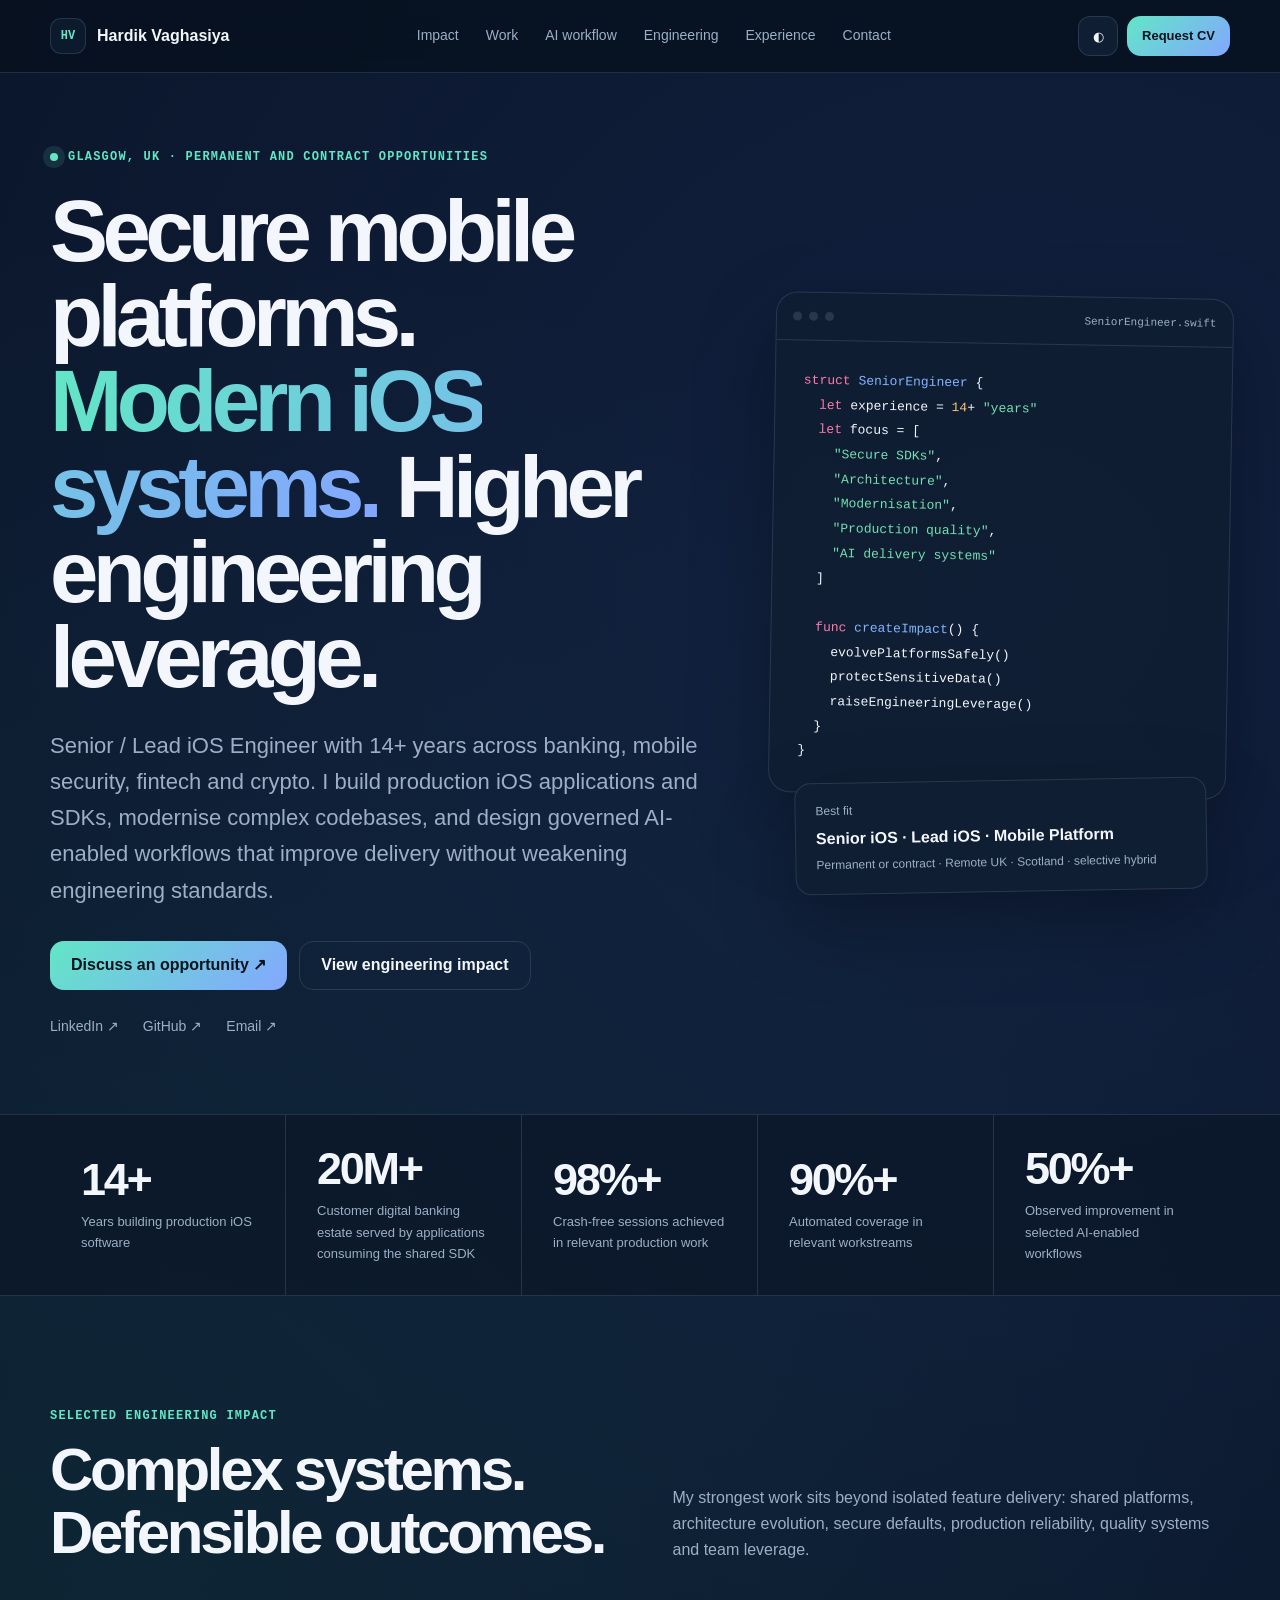
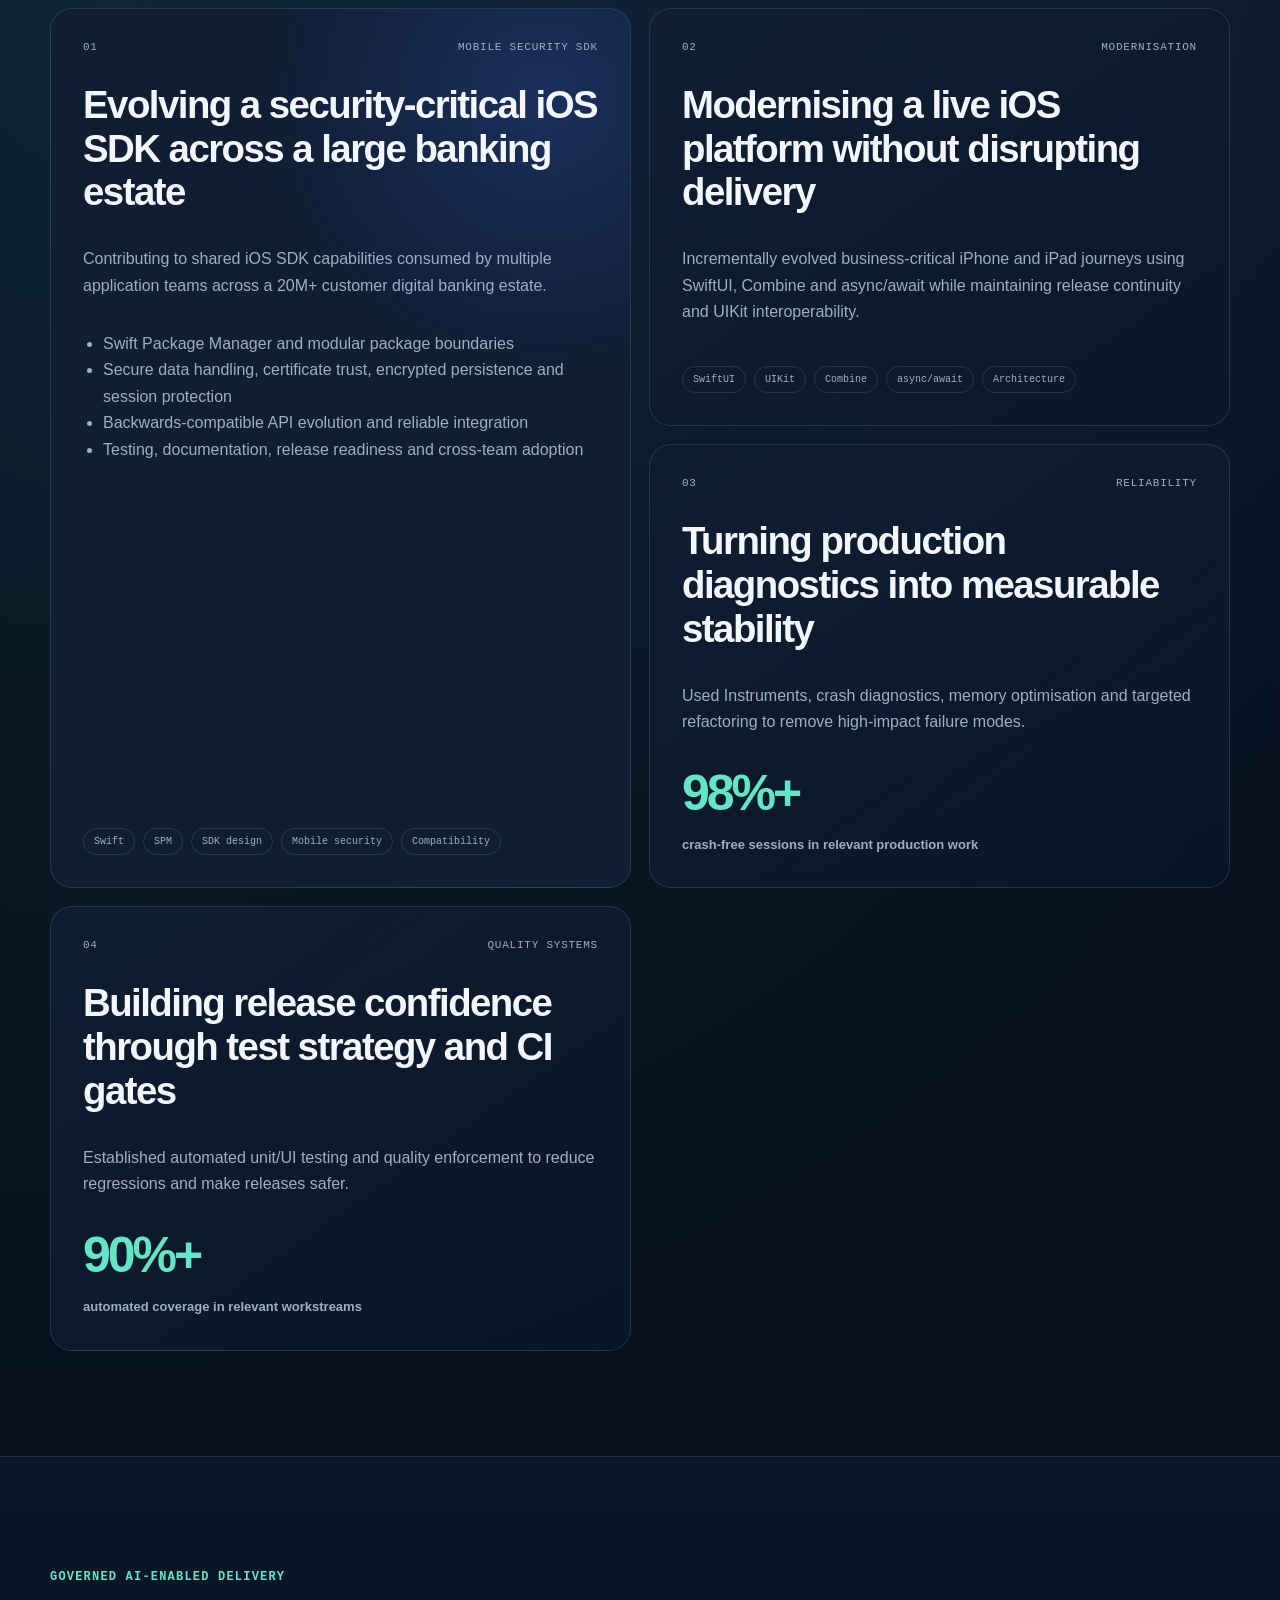
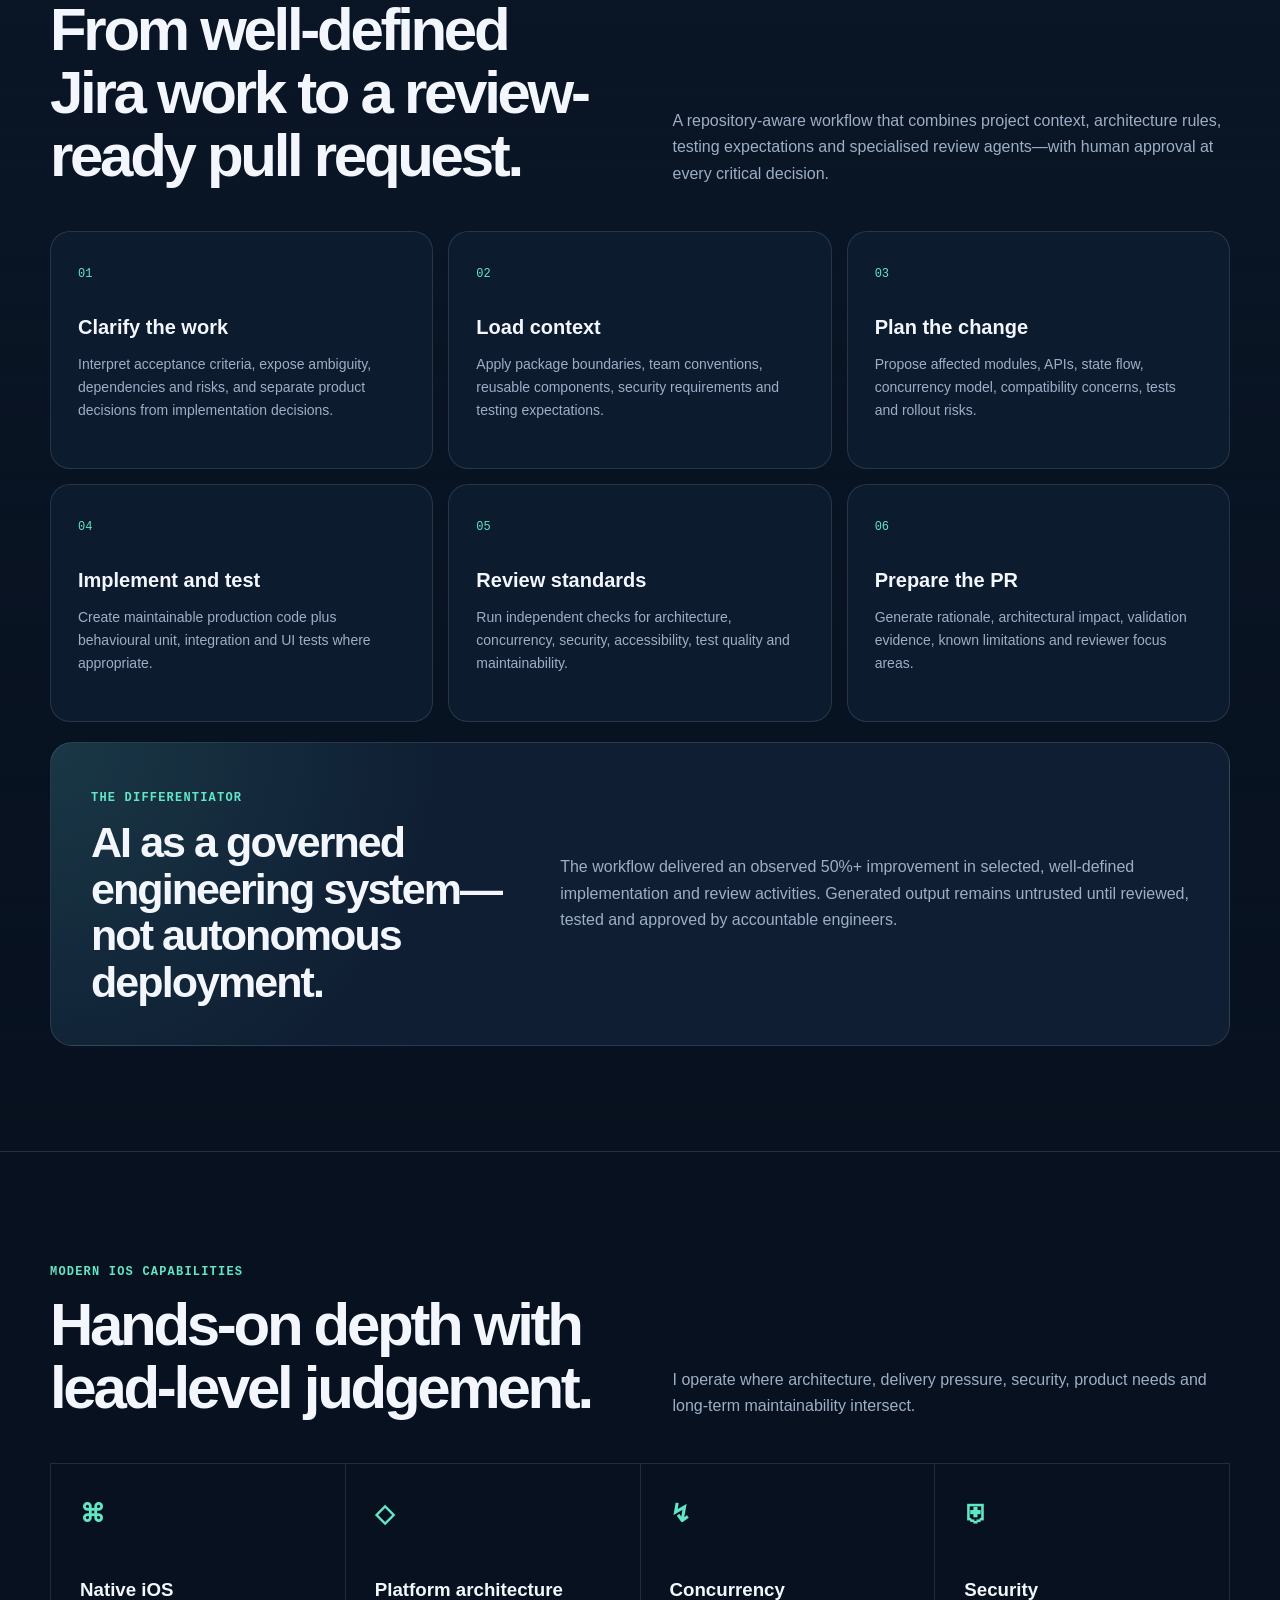
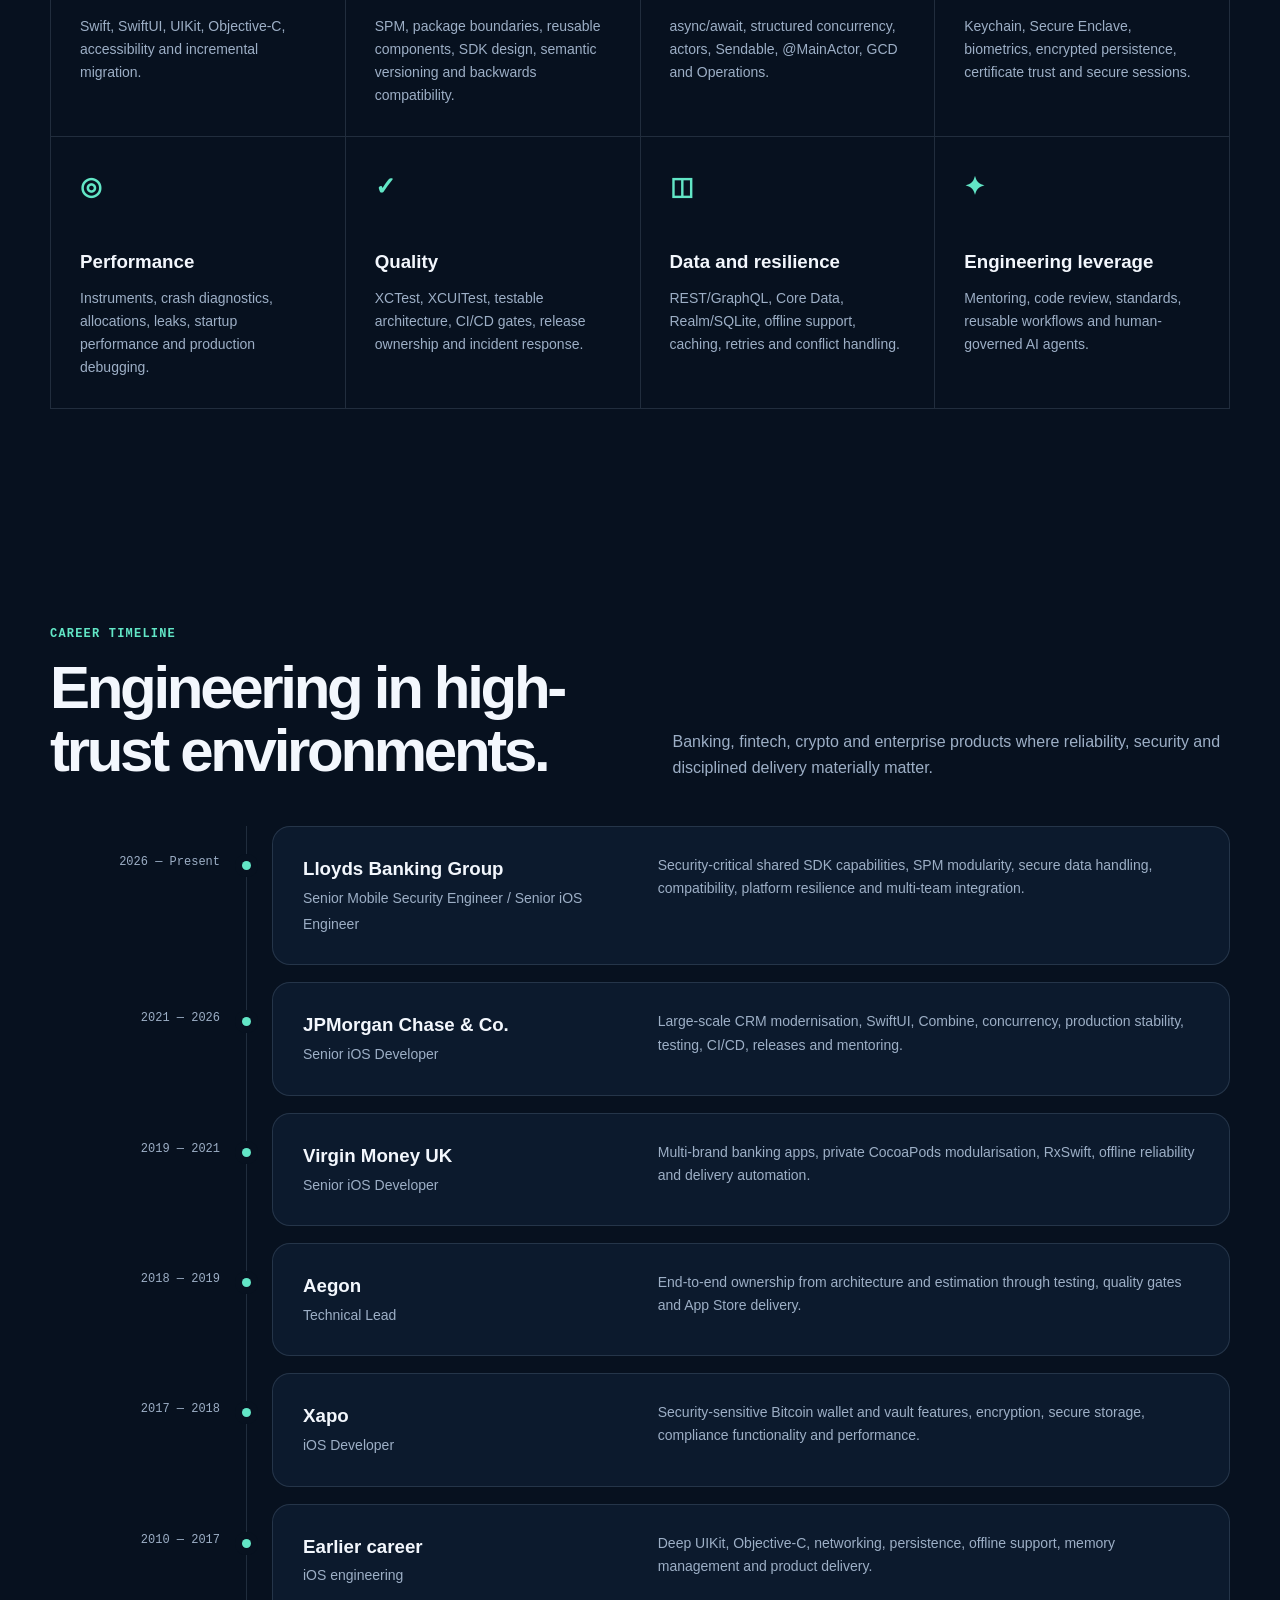
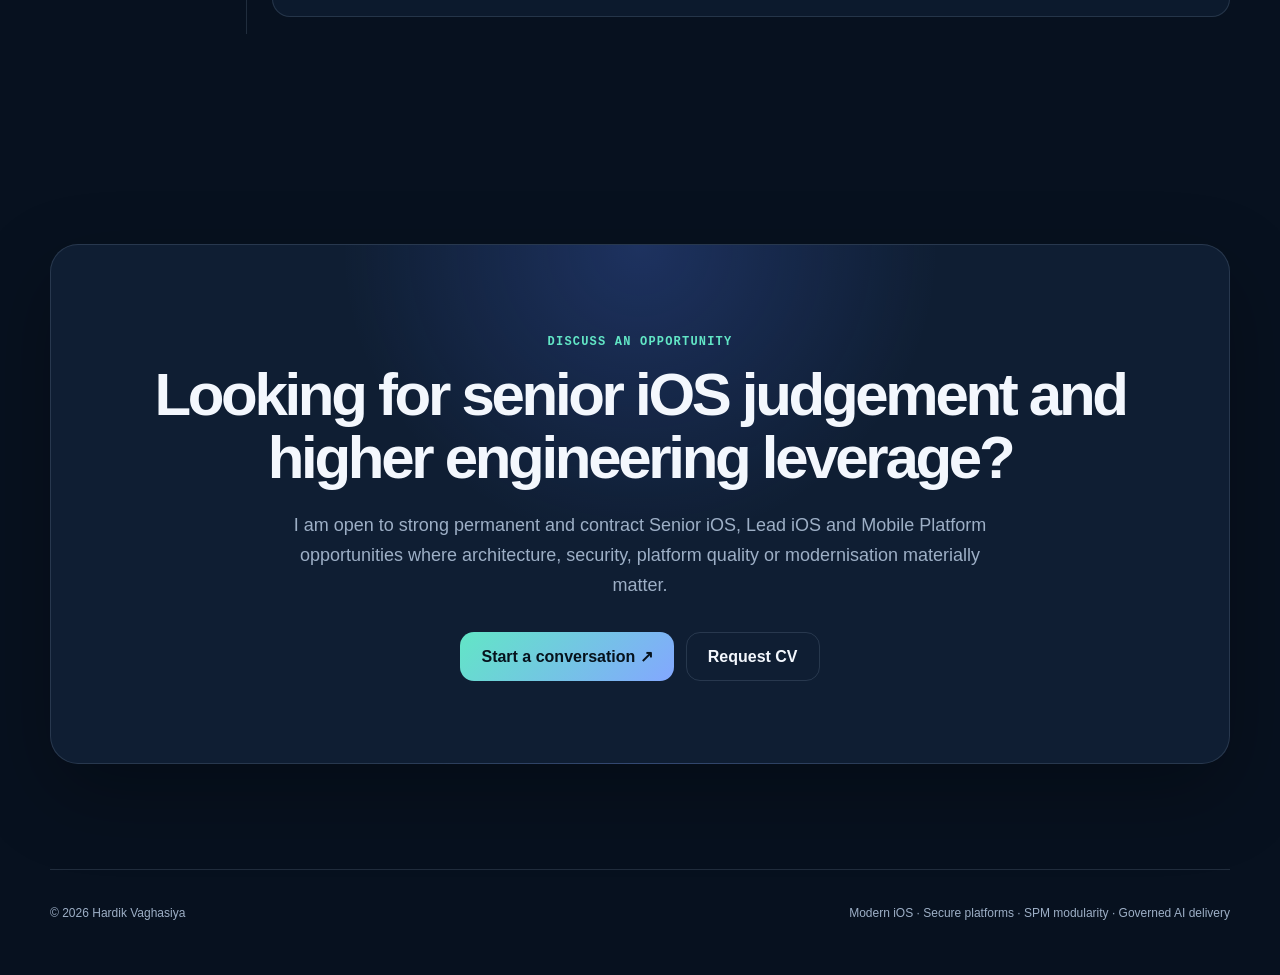
==== index.html @ 5ad22023 "feat: publish flagship Senior iOS portfolio" ====
<!doctype html>
<html lang="en">
<head>
  <meta charset="utf-8">
  <meta name="viewport" content="width=device-width,initial-scale=1">
  <meta name="description" content="Hardik Vaghasiya — Senior / Lead iOS Engineer specialising in secure mobile SDKs, SwiftUI modernisation, SPM modularisation, production quality and governed AI-enabled delivery.">
  <meta name="theme-color" content="#07111f">
  <link rel="canonical" href="https://hvaghasia.github.io/">
  <link rel="icon" href="favicon.svg" type="image/svg+xml">
  <link rel="manifest" href="site.webmanifest">
  <meta property="og:type" content="website">
  <meta property="og:url" content="https://hvaghasia.github.io/">
  <meta property="og:title" content="Hardik Vaghasiya — Senior / Lead iOS Engineer">
  <meta property="og:description" content="Secure mobile platforms. Modern iOS systems. Governed AI-enabled delivery.">
  <meta property="og:image" content="https://hvaghasia.github.io/social-preview.svg">
  <meta name="twitter:card" content="summary_large_image">
  <meta name="twitter:title" content="Hardik Vaghasiya — Senior / Lead iOS Engineer">
  <meta name="twitter:description" content="Secure mobile platforms. Modern iOS systems. Governed AI-enabled delivery.">
  <title>Hardik Vaghasiya — Senior / Lead iOS Engineer</title>
  <script type="application/ld+json">{"@context":"https://schema.org","@type":"ProfilePage","mainEntity":{"@type":"Person","name":"Hardik Vaghasiya","jobTitle":"Senior / Lead iOS Engineer","url":"https://hvaghasia.github.io/","email":"mailto:hardik.vaghasia@gmail.com","sameAs":["https://www.linkedin.com/in/hardik-vaghasiya-15037a16/","https://github.com/hvaghasia"],"address":{"@type":"PostalAddress","addressLocality":"Glasgow","addressCountry":"GB"},"knowsAbout":["Swift","SwiftUI","UIKit","Swift Package Manager","iOS architecture","Mobile security","Swift concurrency","AI-enabled software engineering"]}}</script>
  <style>
    :root{--bg:#07111f;--bg2:#0b1728;--surface:#0f1e33;--text:#f3f7fd;--muted:#9dafc6;--line:rgba(169,193,219,.16);--accent:#62e6c6;--accent2:#83a7ff;--radius:22px;--max:1180px;--shadow:0 30px 80px rgba(0,0,0,.28)}
    :root.light{--bg:#f5f8fc;--bg2:#edf3f9;--surface:#fff;--text:#0c1828;--muted:#52647a;--line:rgba(24,52,81,.14);--accent:#087b67;--accent2:#315de2;--shadow:0 26px 70px rgba(18,43,70,.12)}
    *{box-sizing:border-box}html{scroll-behavior:smooth}body{margin:0;background:radial-gradient(circle at 80% 8%,rgba(80,120,255,.15),transparent 28%),radial-gradient(circle at 8% 22%,rgba(50,230,190,.08),transparent 24%),var(--bg);color:var(--text);font:16px/1.65 -apple-system,BlinkMacSystemFont,"Segoe UI",Inter,sans-serif;overflow-x:hidden}a{color:inherit;text-decoration:none}.container{width:min(var(--max),calc(100% - 40px));margin:auto}.section{padding:105px 0}.skip{position:absolute;left:-9999px}.skip:focus{left:18px;top:18px;z-index:99;background:var(--accent);color:#05121c;padding:12px 16px;border-radius:10px}.header{position:sticky;top:0;z-index:20;border-bottom:1px solid var(--line);background:color-mix(in srgb,var(--bg) 80%,transparent);backdrop-filter:blur(18px)}.nav{min-height:72px;display:flex;align-items:center;justify-content:space-between;gap:20px}.brand{display:flex;align-items:center;gap:11px;font-weight:760}.mark{display:grid;place-items:center;width:36px;height:36px;border:1px solid var(--line);border-radius:11px;color:var(--accent);background:color-mix(in srgb,var(--surface) 78%,transparent);font:700 12px ui-monospace,SFMono-Regular,Menlo,monospace}.links{display:flex;gap:27px;color:var(--muted);font-size:14px}.links a:hover,.text-link:hover{color:var(--accent)}.nav-actions{display:flex;gap:9px;align-items:center}.theme{width:40px;height:40px;border:1px solid var(--line);border-radius:12px;background:var(--surface);color:var(--text);cursor:pointer}.btn{display:inline-flex;align-items:center;justify-content:center;min-height:49px;padding:0 21px;border-radius:14px;border:1px solid var(--line);font-weight:720;transition:.2s transform,.2s border-color}.btn:hover{transform:translateY(-2px);border-color:var(--accent)}.primary{border:0;background:linear-gradient(135deg,var(--accent),var(--accent2));color:#06121c}.small{min-height:40px;padding:0 15px;font-size:13px}.hero{min-height:calc(100vh - 72px);display:grid;grid-template-columns:1.18fr .82fr;gap:64px;align-items:center;padding-top:76px;padding-bottom:76px}.eyebrow,.kicker{font:700 12px/1.4 ui-monospace,SFMono-Regular,Menlo,monospace;text-transform:uppercase;letter-spacing:.1em;color:var(--accent)}.eyebrow{display:flex;gap:10px;align-items:center}.dot{width:8px;height:8px;border-radius:50%;background:var(--accent);box-shadow:0 0 0 7px color-mix(in srgb,var(--accent) 12%,transparent)}h1{margin:22px 0 0;font-size:clamp(48px,6.8vw,88px);line-height:.98;letter-spacing:-.065em}.gradient{background:linear-gradient(105deg,var(--accent),var(--accent2));-webkit-background-clip:text;color:transparent}.lead{max-width:730px;margin:28px 0 0;color:var(--muted);font-size:clamp(18px,2vw,22px)}.actions,.inline-links{display:flex;flex-wrap:wrap;gap:12px;margin-top:32px}.inline-links{gap:24px;margin-top:25px;color:var(--muted);font-size:14px}.panel{border:1px solid var(--line);border-radius:var(--radius);background:color-mix(in srgb,var(--surface) 88%,transparent);box-shadow:var(--shadow);overflow:hidden;transform:rotate(1deg)}.bar{height:48px;border-bottom:1px solid var(--line);display:flex;align-items:center;gap:7px;padding:0 16px;color:var(--muted);font:11px ui-monospace,SFMono-Regular,Menlo,monospace}.bar i{width:9px;height:9px;border-radius:50%;background:var(--line)}.bar span{margin-left:auto}pre{margin:0;padding:28px;overflow:auto;font:13px/1.9 ui-monospace,SFMono-Regular,Menlo,monospace}.pink{color:#ff7aad}.blue{color:#82b5ff}.green{color:#73dfb2}.orange{color:#ffc36e}.profile-note{width:90%;margin:-16px auto 0;padding:18px 20px;border:1px solid var(--line);border-radius:16px;background:var(--surface);box-shadow:var(--shadow);position:relative;transform:rotate(-1deg)}.profile-note small,.profile-note span{display:block;color:var(--muted);font-size:12px}.profile-note strong{display:block;margin:4px 0}.stats-wrap{border-block:1px solid var(--line);background:color-mix(in srgb,var(--bg2) 76%,transparent)}.stats{display:grid;grid-template-columns:repeat(5,1fr)}.stat{min-height:168px;padding:31px;border-right:1px solid var(--line);display:flex;flex-direction:column;justify-content:center}.stat:last-child{border-right:0}.stat strong{font-size:clamp(30px,4vw,45px);line-height:1;letter-spacing:-.05em}.stat span{color:var(--muted);font-size:13px;margin-top:9px}.heading{display:grid;grid-template-columns:1fr 1fr;gap:65px;align-items:end;margin-bottom:44px}.heading h2,.contact h2{font-size:clamp(36px,5vw,60px);line-height:1.05;letter-spacing:-.055em;margin:10px 0 0}.heading p{margin:0;color:var(--muted);max-width:560px}.cards{display:grid;grid-template-columns:1fr 1fr;gap:18px}.card{min-height:390px;padding:32px;border:1px solid var(--line);border-radius:var(--radius);background:linear-gradient(145deg,color-mix(in srgb,var(--surface) 92%,transparent),color-mix(in srgb,var(--bg2) 76%,transparent));display:flex;flex-direction:column;transition:.25s transform,.25s border-color}.card:hover{transform:translateY(-5px);border-color:color-mix(in srgb,var(--accent) 55%,var(--line))}.featured{grid-row:span 2;min-height:798px;background:radial-gradient(circle at 85% 10%,rgba(70,120,255,.2),transparent 30%),var(--surface)}.meta{display:flex;justify-content:space-between;color:var(--muted);font:11px ui-monospace,SFMono-Regular,Menlo,monospace;text-transform:uppercase;letter-spacing:.07em}.card h3{font-size:clamp(25px,3vw,39px);line-height:1.14;letter-spacing:-.04em;margin:30px 0 16px}.card p,.card li{color:var(--muted)}.card ul{padding-left:20px}.tags{display:flex;flex-wrap:wrap;gap:8px;margin-top:auto;padding-top:25px}.tags span{border:1px solid var(--line);border-radius:99px;padding:7px 10px;color:var(--muted);font:10px ui-monospace,SFMono-Regular,Menlo,monospace}.metric{margin-top:auto;color:var(--accent);font-size:50px;font-weight:760;letter-spacing:-.06em}.metric small{display:block;color:var(--muted);font-size:13px;letter-spacing:0}.ai{border-block:1px solid var(--line);background:linear-gradient(180deg,color-mix(in srgb,var(--bg2) 78%,transparent),transparent)}.workflow{display:grid;grid-template-columns:repeat(3,1fr);gap:15px}.step{min-height:238px;padding:27px;border:1px solid var(--line);border-radius:20px;background:color-mix(in srgb,var(--surface) 82%,transparent)}.step b{font:12px ui-monospace,SFMono-Regular,Menlo,monospace;color:var(--accent)}.step h3{font-size:20px;margin:26px 0 9px}.step p{margin:0;color:var(--muted);font-size:14px}.principles{margin-top:20px;padding:40px;border:1px solid var(--line);border-radius:22px;background:radial-gradient(circle at 0 0,rgba(98,230,198,.13),transparent 32%),var(--surface);display:grid;grid-template-columns:.8fr 1.2fr;gap:50px;align-items:center}.principles h3{font-size:clamp(29px,4vw,43px);line-height:1.08;letter-spacing:-.045em;margin:10px 0 0}.principles p{color:var(--muted);margin:0}.capabilities{display:grid;grid-template-columns:repeat(4,1fr);border-left:1px solid var(--line);border-top:1px solid var(--line)}.cap{min-height:235px;padding:29px;border-right:1px solid var(--line);border-bottom:1px solid var(--line)}.cap strong{font-size:25px;color:var(--accent)}.cap h3{margin:40px 0 9px}.cap p{margin:0;color:var(--muted);font-size:14px}.timeline{position:relative}.timeline:before{content:"";position:absolute;left:196px;top:0;bottom:0;width:1px;background:var(--line)}.job{display:grid;grid-template-columns:170px 1fr;gap:52px;padding-bottom:17px}.date{padding-top:29px;text-align:right;color:var(--muted);font:12px ui-monospace,SFMono-Regular,Menlo,monospace}.job-card{position:relative;padding:27px 30px;border:1px solid var(--line);border-radius:18px;background:color-mix(in srgb,var(--surface) 78%,transparent);display:grid;grid-template-columns:.75fr 1.25fr;gap:30px}.job-card:before{content:"";position:absolute;left:-31px;top:34px;width:9px;height:9px;border-radius:50%;background:var(--accent);box-shadow:0 0 0 7px var(--bg)}.job-card h3{margin:0}.job-card span,.job-card p{color:var(--muted);font-size:14px}.job-card p{margin:0}.contact{text-align:center;padding:82px 28px;border:1px solid var(--line);border-radius:28px;background:radial-gradient(circle at 50% 0,rgba(80,120,255,.22),transparent 38%),var(--surface);box-shadow:var(--shadow)}.contact p{max-width:720px;margin:22px auto 0;color:var(--muted);font-size:18px}.contact .actions{justify-content:center}.footer{display:flex;justify-content:space-between;gap:20px;padding:34px 0 48px;border-top:1px solid var(--line);color:var(--muted);font-size:12px}
    @media(max-width:960px){.links{display:none}.hero{grid-template-columns:1fr;min-height:auto}.hero-panel{max-width:650px}.stats{grid-template-columns:repeat(2,1fr)}.stat:nth-child(even){border-right:0}.heading,.principles{grid-template-columns:1fr;gap:28px}.cards{grid-template-columns:1fr}.featured{grid-row:auto;min-height:520px}.workflow{grid-template-columns:repeat(2,1fr)}.capabilities{grid-template-columns:repeat(2,1fr)}.job-card{grid-template-columns:1fr;gap:10px}}
    @media(max-width:640px){.container{width:min(var(--max),calc(100% - 26px))}.section{padding:76px 0}.nav .small{display:none}.brand-text{display:none}.hero{padding-top:56px;gap:48px}h1{font-size:49px}.actions .btn{width:100%}.stats{grid-template-columns:1fr}.stat{border-right:0;border-bottom:1px solid var(--line);min-height:125px}.stat:last-child{border-bottom:0}.workflow,.capabilities{grid-template-columns:1fr}.timeline:before{left:5px}.job{grid-template-columns:1fr;gap:7px;padding-left:27px}.date{text-align:left;padding-top:0}.job-card{padding:22px}.job-card:before{left:-27px;top:28px}.contact{padding:62px 21px}.footer{flex-direction:column}}
    @media(prefers-reduced-motion:reduce){*{scroll-behavior:auto!important;transition:none!important}}
  </style>
</head>
<body>
<a class="skip" href="#main">Skip to content</a>
<header class="header"><nav class="nav container" aria-label="Primary"><a class="brand" href="#top"><span class="mark">HV</span><span class="brand-text">Hardik Vaghasiya</span></a><div class="links"><a href="#impact">Impact</a><a href="#work">Work</a><a href="#ai">AI workflow</a><a href="#engineering">Engineering</a><a href="#experience">Experience</a><a href="#contact">Contact</a></div><div class="nav-actions"><button class="theme" id="theme" aria-label="Toggle colour theme">◐</button><a class="btn primary small" href="mailto:hardik.vaghasia@gmail.com?subject=CV%20request">Request CV</a></div></nav></header>
<main id="main">
<section class="hero container" id="top"><div><div class="eyebrow"><span class="dot"></span>Glasgow, UK · Permanent and contract opportunities</div><h1>Secure mobile platforms. <span class="gradient">Modern iOS systems.</span> Higher engineering leverage.</h1><p class="lead">Senior / Lead iOS Engineer with 14+ years across banking, mobile security, fintech and crypto. I build production iOS applications and SDKs, modernise complex codebases, and design governed AI-enabled workflows that improve delivery without weakening engineering standards.</p><div class="actions"><a class="btn primary" href="mailto:hardik.vaghasia@gmail.com?subject=Senior%20iOS%20opportunity">Discuss an opportunity ↗</a><a class="btn" href="#work">View engineering impact</a></div><div class="inline-links"><a class="text-link" href="https://www.linkedin.com/in/hardik-vaghasiya-15037a16/" target="_blank" rel="noreferrer">LinkedIn ↗</a><a class="text-link" href="https://github.com/hvaghasia" target="_blank" rel="noreferrer">GitHub ↗</a><a class="text-link" href="mailto:hardik.vaghasia@gmail.com">Email ↗</a></div></div><aside><div class="panel"><div class="bar"><i></i><i></i><i></i><span>SeniorEngineer.swift</span></div><pre><code><span class="pink">struct</span> <span class="blue">SeniorEngineer</span> {
  <span class="pink">let</span> experience = <span class="orange">14</span>+ <span class="green">"years"</span>
  <span class="pink">let</span> focus = [
    <span class="green">"Secure SDKs"</span>,
    <span class="green">"Architecture"</span>,
    <span class="green">"Modernisation"</span>,
    <span class="green">"Production quality"</span>,
    <span class="green">"AI delivery systems"</span>
  ]

  <span class="pink">func</span> <span class="blue">createImpact</span>() {
    evolvePlatformsSafely()
    protectSensitiveData()
    raiseEngineeringLeverage()
  }
}</code></pre></div><div class="profile-note"><span>Best fit</span><strong>Senior iOS · Lead iOS · Mobile Platform</strong><small>Permanent or contract · Remote UK · Scotland · selective hybrid</small></div></aside></section>
<section class="stats-wrap" id="impact"><div class="stats container"><article class="stat"><strong>14+</strong><span>Years building production iOS software</span></article><article class="stat"><strong>20M+</strong><span>Customer digital banking estate served by applications consuming the shared SDK</span></article><article class="stat"><strong>98%+</strong><span>Crash-free sessions achieved in relevant production work</span></article><article class="stat"><strong>90%+</strong><span>Automated coverage in relevant workstreams</span></article><article class="stat"><strong>50%+</strong><span>Observed improvement in selected AI-enabled workflows</span></article></div></section>
<section class="section container" id="work"><div class="heading"><div><span class="kicker">Selected engineering impact</span><h2>Complex systems. Defensible outcomes.</h2></div><p>My strongest work sits beyond isolated feature delivery: shared platforms, architecture evolution, secure defaults, production reliability, quality systems and team leverage.</p></div><div class="cards"><article class="card featured"><div class="meta"><span>01</span><span>Mobile security SDK</span></div><h3>Evolving a security-critical iOS SDK across a large banking estate</h3><p>Contributing to shared iOS SDK capabilities consumed by multiple application teams across a 20M+ customer digital banking estate.</p><ul><li>Swift Package Manager and modular package boundaries</li><li>Secure data handling, certificate trust, encrypted persistence and session protection</li><li>Backwards-compatible API evolution and reliable integration</li><li>Testing, documentation, release readiness and cross-team adoption</li></ul><div class="tags"><span>Swift</span><span>SPM</span><span>SDK design</span><span>Mobile security</span><span>Compatibility</span></div></article><article class="card"><div class="meta"><span>02</span><span>Modernisation</span></div><h3>Modernising a live iOS platform without disrupting delivery</h3><p>Incrementally evolved business-critical iPhone and iPad journeys using SwiftUI, Combine and async/await while maintaining release continuity and UIKit interoperability.</p><div class="tags"><span>SwiftUI</span><span>UIKit</span><span>Combine</span><span>async/await</span><span>Architecture</span></div></article><article class="card"><div class="meta"><span>03</span><span>Reliability</span></div><h3>Turning production diagnostics into measurable stability</h3><p>Used Instruments, crash diagnostics, memory optimisation and targeted refactoring to remove high-impact failure modes.</p><div class="metric">98%+<small>crash-free sessions in relevant production work</small></div></article><article class="card"><div class="meta"><span>04</span><span>Quality systems</span></div><h3>Building release confidence through test strategy and CI gates</h3><p>Established automated unit/UI testing and quality enforcement to reduce regressions and make releases safer.</p><div class="metric">90%+<small>automated coverage in relevant workstreams</small></div></article></div></section>
<section class="section ai" id="ai"><div class="container"><div class="heading"><div><span class="kicker">Governed AI-enabled delivery</span><h2>From well-defined Jira work to a review-ready pull request.</h2></div><p>A repository-aware workflow that combines project context, architecture rules, testing expectations and specialised review agents—with human approval at every critical decision.</p></div><div class="workflow"><article class="step"><b>01</b><h3>Clarify the work</h3><p>Interpret acceptance criteria, expose ambiguity, dependencies and risks, and separate product decisions from implementation decisions.</p></article><article class="step"><b>02</b><h3>Load context</h3><p>Apply package boundaries, team conventions, reusable components, security requirements and testing expectations.</p></article><article class="step"><b>03</b><h3>Plan the change</h3><p>Propose affected modules, APIs, state flow, concurrency model, compatibility concerns, tests and rollout risks.</p></article><article class="step"><b>04</b><h3>Implement and test</h3><p>Create maintainable production code plus behavioural unit, integration and UI tests where appropriate.</p></article><article class="step"><b>05</b><h3>Review standards</h3><p>Run independent checks for architecture, concurrency, security, accessibility, test quality and maintainability.</p></article><article class="step"><b>06</b><h3>Prepare the PR</h3><p>Generate rationale, architectural impact, validation evidence, known limitations and reviewer focus areas.</p></article></div><div class="principles"><div><span class="kicker">The differentiator</span><h3>AI as a governed engineering system—not autonomous deployment.</h3></div><p>The workflow delivered an observed 50%+ improvement in selected, well-defined implementation and review activities. Generated output remains untrusted until reviewed, tested and approved by accountable engineers.</p></div></div></section>
<section class="section container" id="engineering"><div class="heading"><div><span class="kicker">Modern iOS capabilities</span><h2>Hands-on depth with lead-level judgement.</h2></div><p>I operate where architecture, delivery pressure, security, product needs and long-term maintainability intersect.</p></div><div class="capabilities"><article class="cap"><strong>⌘</strong><h3>Native iOS</h3><p>Swift, SwiftUI, UIKit, Objective-C, accessibility and incremental migration.</p></article><article class="cap"><strong>◇</strong><h3>Platform architecture</h3><p>SPM, package boundaries, reusable components, SDK design, semantic versioning and backwards compatibility.</p></article><article class="cap"><strong>↯</strong><h3>Concurrency</h3><p>async/await, structured concurrency, actors, Sendable, @MainActor, GCD and Operations.</p></article><article class="cap"><strong>⛨</strong><h3>Security</h3><p>Keychain, Secure Enclave, biometrics, encrypted persistence, certificate trust and secure sessions.</p></article><article class="cap"><strong>◎</strong><h3>Performance</h3><p>Instruments, crash diagnostics, allocations, leaks, startup performance and production debugging.</p></article><article class="cap"><strong>✓</strong><h3>Quality</h3><p>XCTest, XCUITest, testable architecture, CI/CD gates, release ownership and incident response.</p></article><article class="cap"><strong>◫</strong><h3>Data and resilience</h3><p>REST/GraphQL, Core Data, Realm/SQLite, offline support, caching, retries and conflict handling.</p></article><article class="cap"><strong>✦</strong><h3>Engineering leverage</h3><p>Mentoring, code review, standards, reusable workflows and human-governed AI agents.</p></article></div></section>
<section class="section container" id="experience"><div class="heading"><div><span class="kicker">Career timeline</span><h2>Engineering in high-trust environments.</h2></div><p>Banking, fintech, crypto and enterprise products where reliability, security and disciplined delivery materially matter.</p></div><div class="timeline"><article class="job"><div class="date">2026 — Present</div><div class="job-card"><div><h3>Lloyds Banking Group</h3><span>Senior Mobile Security Engineer / Senior iOS Engineer</span></div><p>Security-critical shared SDK capabilities, SPM modularity, secure data handling, compatibility, platform resilience and multi-team integration.</p></div></article><article class="job"><div class="date">2021 — 2026</div><div class="job-card"><div><h3>JPMorgan Chase & Co.</h3><span>Senior iOS Developer</span></div><p>Large-scale CRM modernisation, SwiftUI, Combine, concurrency, production stability, testing, CI/CD, releases and mentoring.</p></div></article><article class="job"><div class="date">2019 — 2021</div><div class="job-card"><div><h3>Virgin Money UK</h3><span>Senior iOS Developer</span></div><p>Multi-brand banking apps, private CocoaPods modularisation, RxSwift, offline reliability and delivery automation.</p></div></article><article class="job"><div class="date">2018 — 2019</div><div class="job-card"><div><h3>Aegon</h3><span>Technical Lead</span></div><p>End-to-end ownership from architecture and estimation through testing, quality gates and App Store delivery.</p></div></article><article class="job"><div class="date">2017 — 2018</div><div class="job-card"><div><h3>Xapo</h3><span>iOS Developer</span></div><p>Security-sensitive Bitcoin wallet and vault features, encryption, secure storage, compliance functionality and performance.</p></div></article><article class="job"><div class="date">2010 — 2017</div><div class="job-card"><div><h3>Earlier career</h3><span>iOS engineering</span></div><p>Deep UIKit, Objective-C, networking, persistence, offline support, memory management and product delivery.</p></div></article></div></section>
<section class="section container" id="contact"><div class="contact"><span class="kicker">Discuss an opportunity</span><h2>Looking for senior iOS judgement and higher engineering leverage?</h2><p>I am open to strong permanent and contract Senior iOS, Lead iOS and Mobile Platform opportunities where architecture, security, platform quality or modernisation materially matter.</p><div class="actions"><a class="btn primary" href="mailto:hardik.vaghasia@gmail.com?subject=Senior%20iOS%20opportunity">Start a conversation ↗</a><a class="btn" href="mailto:hardik.vaghasia@gmail.com?subject=CV%20request">Request CV</a></div></div></section>
</main>
<footer class="footer container"><span>© <span id="year"></span> Hardik Vaghasiya</span><span>Modern iOS · Secure platforms · SPM modularity · Governed AI delivery</span></footer>
<script>document.documentElement.classList.toggle('light',localStorage.getItem('portfolio-theme')==='light');document.getElementById('theme').addEventListener('click',()=>{document.documentElement.classList.toggle('light');localStorage.setItem('portfolio-theme',document.documentElement.classList.contains('light')?'light':'dark')});document.getElementById('year').textContent=new Date().getFullYear();</script>
</body>
</html>
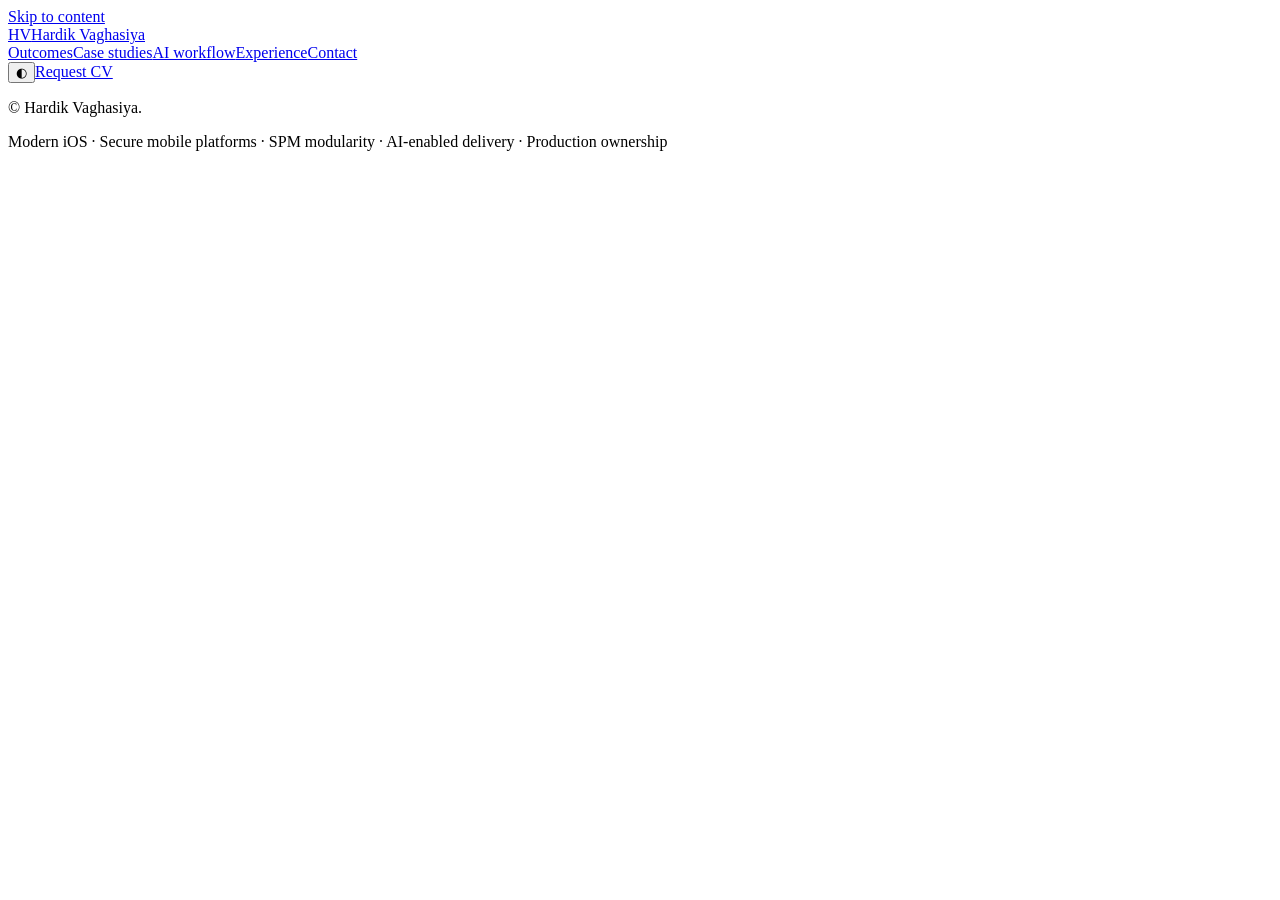
==== commit 25b1d29d: "feat: restore approved full portfolio structure" ====
--- a/index.html
+++ b/index.html
@@ -1,60 +1,61 @@
-<!doctype html>
+<!DOCTYPE html>
 <html lang="en">
 <head>
-  <meta charset="utf-8">
-  <meta name="viewport" content="width=device-width,initial-scale=1">
-  <meta name="description" content="Hardik Vaghasiya — Senior / Lead iOS Engineer specialising in secure mobile SDKs, SwiftUI modernisation, SPM modularisation, production quality and governed AI-enabled delivery.">
-  <meta name="theme-color" content="#07111f">
-  <link rel="canonical" href="https://hvaghasia.github.io/">
-  <link rel="icon" href="favicon.svg" type="image/svg+xml">
-  <link rel="manifest" href="site.webmanifest">
-  <meta property="og:type" content="website">
-  <meta property="og:url" content="https://hvaghasia.github.io/">
-  <meta property="og:title" content="Hardik Vaghasiya — Senior / Lead iOS Engineer">
-  <meta property="og:description" content="Secure mobile platforms. Modern iOS systems. Governed AI-enabled delivery.">
-  <meta property="og:image" content="https://hvaghasia.github.io/social-preview.svg">
-  <meta name="twitter:card" content="summary_large_image">
-  <meta name="twitter:title" content="Hardik Vaghasiya — Senior / Lead iOS Engineer">
-  <meta name="twitter:description" content="Secure mobile platforms. Modern iOS systems. Governed AI-enabled delivery.">
+  <meta charset="UTF-8" />
+  <meta name="viewport" content="width=device-width, initial-scale=1.0" />
+  <meta name="description" content="Hardik Vaghasiya — Senior / Lead iOS Engineer specialising in secure mobile platforms, iOS architecture, AI-enabled delivery, modernisation and production reliability." />
+  <meta name="theme-color" content="#07111f" />
+  <link rel="canonical" href="https://hvaghasia.github.io/" />
+  <link rel="icon" href="favicon.svg" type="image/svg+xml" />
+  <link rel="manifest" href="site.webmanifest" />
+  <meta property="og:title" content="Hardik Vaghasiya — Senior / Lead iOS Engineer" />
+  <meta property="og:description" content="Secure mobile platforms. AI-enabled delivery. Production-grade iOS engineering." />
+  <meta property="og:type" content="website" />
+  <meta property="og:url" content="https://hvaghasia.github.io/" />
+  <meta property="og:image" content="https://hvaghasia.github.io/social-preview.svg" />
+  <meta property="og:image:width" content="1200" />
+  <meta property="og:image:height" content="630" />
+  <meta name="twitter:card" content="summary_large_image" />
+  <meta name="twitter:image" content="https://hvaghasia.github.io/social-preview.svg" />
+  <script type="application/ld+json">
+  {
+    "@context": "https://schema.org",
+    "@type": "ProfilePage",
+    "mainEntity": {
+      "@type": "Person",
+      "name": "Hardik Vaghasiya",
+      "jobTitle": "Senior / Lead iOS Engineer",
+      "url": "https://hvaghasia.github.io/",
+      "email": "mailto:hardik.vaghasia@gmail.com",
+      "sameAs": [
+        "https://www.linkedin.com/in/hardik-vaghasiya-15037a16/",
+        "https://github.com/hvaghasia"
+      ],
+      "address": {"@type": "PostalAddress", "addressLocality": "Glasgow", "addressCountry": "GB"}
+    }
+  }
+  </script>
   <title>Hardik Vaghasiya — Senior / Lead iOS Engineer</title>
-  <script type="application/ld+json">{"@context":"https://schema.org","@type":"ProfilePage","mainEntity":{"@type":"Person","name":"Hardik Vaghasiya","jobTitle":"Senior / Lead iOS Engineer","url":"https://hvaghasia.github.io/","email":"mailto:hardik.vaghasia@gmail.com","sameAs":["https://www.linkedin.com/in/hardik-vaghasiya-15037a16/","https://github.com/hvaghasia"],"address":{"@type":"PostalAddress","addressLocality":"Glasgow","addressCountry":"GB"},"knowsAbout":["Swift","SwiftUI","UIKit","Swift Package Manager","iOS architecture","Mobile security","Swift concurrency","AI-enabled software engineering"]}}</script>
-  <style>
-    :root{--bg:#07111f;--bg2:#0b1728;--surface:#0f1e33;--text:#f3f7fd;--muted:#9dafc6;--line:rgba(169,193,219,.16);--accent:#62e6c6;--accent2:#83a7ff;--radius:22px;--max:1180px;--shadow:0 30px 80px rgba(0,0,0,.28)}
-    :root.light{--bg:#f5f8fc;--bg2:#edf3f9;--surface:#fff;--text:#0c1828;--muted:#52647a;--line:rgba(24,52,81,.14);--accent:#087b67;--accent2:#315de2;--shadow:0 26px 70px rgba(18,43,70,.12)}
-    *{box-sizing:border-box}html{scroll-behavior:smooth}body{margin:0;background:radial-gradient(circle at 80% 8%,rgba(80,120,255,.15),transparent 28%),radial-gradient(circle at 8% 22%,rgba(50,230,190,.08),transparent 24%),var(--bg);color:var(--text);font:16px/1.65 -apple-system,BlinkMacSystemFont,"Segoe UI",Inter,sans-serif;overflow-x:hidden}a{color:inherit;text-decoration:none}.container{width:min(var(--max),calc(100% - 40px));margin:auto}.section{padding:105px 0}.skip{position:absolute;left:-9999px}.skip:focus{left:18px;top:18px;z-index:99;background:var(--accent);color:#05121c;padding:12px 16px;border-radius:10px}.header{position:sticky;top:0;z-index:20;border-bottom:1px solid var(--line);background:color-mix(in srgb,var(--bg) 80%,transparent);backdrop-filter:blur(18px)}.nav{min-height:72px;display:flex;align-items:center;justify-content:space-between;gap:20px}.brand{display:flex;align-items:center;gap:11px;font-weight:760}.mark{display:grid;place-items:center;width:36px;height:36px;border:1px solid var(--line);border-radius:11px;color:var(--accent);background:color-mix(in srgb,var(--surface) 78%,transparent);font:700 12px ui-monospace,SFMono-Regular,Menlo,monospace}.links{display:flex;gap:27px;color:var(--muted);font-size:14px}.links a:hover,.text-link:hover{color:var(--accent)}.nav-actions{display:flex;gap:9px;align-items:center}.theme{width:40px;height:40px;border:1px solid var(--line);border-radius:12px;background:var(--surface);color:var(--text);cursor:pointer}.btn{display:inline-flex;align-items:center;justify-content:center;min-height:49px;padding:0 21px;border-radius:14px;border:1px solid var(--line);font-weight:720;transition:.2s transform,.2s border-color}.btn:hover{transform:translateY(-2px);border-color:var(--accent)}.primary{border:0;background:linear-gradient(135deg,var(--accent),var(--accent2));color:#06121c}.small{min-height:40px;padding:0 15px;font-size:13px}.hero{min-height:calc(100vh - 72px);display:grid;grid-template-columns:1.18fr .82fr;gap:64px;align-items:center;padding-top:76px;padding-bottom:76px}.eyebrow,.kicker{font:700 12px/1.4 ui-monospace,SFMono-Regular,Menlo,monospace;text-transform:uppercase;letter-spacing:.1em;color:var(--accent)}.eyebrow{display:flex;gap:10px;align-items:center}.dot{width:8px;height:8px;border-radius:50%;background:var(--accent);box-shadow:0 0 0 7px color-mix(in srgb,var(--accent) 12%,transparent)}h1{margin:22px 0 0;font-size:clamp(48px,6.8vw,88px);line-height:.98;letter-spacing:-.065em}.gradient{background:linear-gradient(105deg,var(--accent),var(--accent2));-webkit-background-clip:text;color:transparent}.lead{max-width:730px;margin:28px 0 0;color:var(--muted);font-size:clamp(18px,2vw,22px)}.actions,.inline-links{display:flex;flex-wrap:wrap;gap:12px;margin-top:32px}.inline-links{gap:24px;margin-top:25px;color:var(--muted);font-size:14px}.panel{border:1px solid var(--line);border-radius:var(--radius);background:color-mix(in srgb,var(--surface) 88%,transparent);box-shadow:var(--shadow);overflow:hidden;transform:rotate(1deg)}.bar{height:48px;border-bottom:1px solid var(--line);display:flex;align-items:center;gap:7px;padding:0 16px;color:var(--muted);font:11px ui-monospace,SFMono-Regular,Menlo,monospace}.bar i{width:9px;height:9px;border-radius:50%;background:var(--line)}.bar span{margin-left:auto}pre{margin:0;padding:28px;overflow:auto;font:13px/1.9 ui-monospace,SFMono-Regular,Menlo,monospace}.pink{color:#ff7aad}.blue{color:#82b5ff}.green{color:#73dfb2}.orange{color:#ffc36e}.profile-note{width:90%;margin:-16px auto 0;padding:18px 20px;border:1px solid var(--line);border-radius:16px;background:var(--surface);box-shadow:var(--shadow);position:relative;transform:rotate(-1deg)}.profile-note small,.profile-note span{display:block;color:var(--muted);font-size:12px}.profile-note strong{display:block;margin:4px 0}.stats-wrap{border-block:1px solid var(--line);background:color-mix(in srgb,var(--bg2) 76%,transparent)}.stats{display:grid;grid-template-columns:repeat(5,1fr)}.stat{min-height:168px;padding:31px;border-right:1px solid var(--line);display:flex;flex-direction:column;justify-content:center}.stat:last-child{border-right:0}.stat strong{font-size:clamp(30px,4vw,45px);line-height:1;letter-spacing:-.05em}.stat span{color:var(--muted);font-size:13px;margin-top:9px}.heading{display:grid;grid-template-columns:1fr 1fr;gap:65px;align-items:end;margin-bottom:44px}.heading h2,.contact h2{font-size:clamp(36px,5vw,60px);line-height:1.05;letter-spacing:-.055em;margin:10px 0 0}.heading p{margin:0;color:var(--muted);max-width:560px}.cards{display:grid;grid-template-columns:1fr 1fr;gap:18px}.card{min-height:390px;padding:32px;border:1px solid var(--line);border-radius:var(--radius);background:linear-gradient(145deg,color-mix(in srgb,var(--surface) 92%,transparent),color-mix(in srgb,var(--bg2) 76%,transparent));display:flex;flex-direction:column;transition:.25s transform,.25s border-color}.card:hover{transform:translateY(-5px);border-color:color-mix(in srgb,var(--accent) 55%,var(--line))}.featured{grid-row:span 2;min-height:798px;background:radial-gradient(circle at 85% 10%,rgba(70,120,255,.2),transparent 30%),var(--surface)}.meta{display:flex;justify-content:space-between;color:var(--muted);font:11px ui-monospace,SFMono-Regular,Menlo,monospace;text-transform:uppercase;letter-spacing:.07em}.card h3{font-size:clamp(25px,3vw,39px);line-height:1.14;letter-spacing:-.04em;margin:30px 0 16px}.card p,.card li{color:var(--muted)}.card ul{padding-left:20px}.tags{display:flex;flex-wrap:wrap;gap:8px;margin-top:auto;padding-top:25px}.tags span{border:1px solid var(--line);border-radius:99px;padding:7px 10px;color:var(--muted);font:10px ui-monospace,SFMono-Regular,Menlo,monospace}.metric{margin-top:auto;color:var(--accent);font-size:50px;font-weight:760;letter-spacing:-.06em}.metric small{display:block;color:var(--muted);font-size:13px;letter-spacing:0}.ai{border-block:1px solid var(--line);background:linear-gradient(180deg,color-mix(in srgb,var(--bg2) 78%,transparent),transparent)}.workflow{display:grid;grid-template-columns:repeat(3,1fr);gap:15px}.step{min-height:238px;padding:27px;border:1px solid var(--line);border-radius:20px;background:color-mix(in srgb,var(--surface) 82%,transparent)}.step b{font:12px ui-monospace,SFMono-Regular,Menlo,monospace;color:var(--accent)}.step h3{font-size:20px;margin:26px 0 9px}.step p{margin:0;color:var(--muted);font-size:14px}.principles{margin-top:20px;padding:40px;border:1px solid var(--line);border-radius:22px;background:radial-gradient(circle at 0 0,rgba(98,230,198,.13),transparent 32%),var(--surface);display:grid;grid-template-columns:.8fr 1.2fr;gap:50px;align-items:center}.principles h3{font-size:clamp(29px,4vw,43px);line-height:1.08;letter-spacing:-.045em;margin:10px 0 0}.principles p{color:var(--muted);margin:0}.capabilities{display:grid;grid-template-columns:repeat(4,1fr);border-left:1px solid var(--line);border-top:1px solid var(--line)}.cap{min-height:235px;padding:29px;border-right:1px solid var(--line);border-bottom:1px solid var(--line)}.cap strong{font-size:25px;color:var(--accent)}.cap h3{margin:40px 0 9px}.cap p{margin:0;color:var(--muted);font-size:14px}.timeline{position:relative}.timeline:before{content:"";position:absolute;left:196px;top:0;bottom:0;width:1px;background:var(--line)}.job{display:grid;grid-template-columns:170px 1fr;gap:52px;padding-bottom:17px}.date{padding-top:29px;text-align:right;color:var(--muted);font:12px ui-monospace,SFMono-Regular,Menlo,monospace}.job-card{position:relative;padding:27px 30px;border:1px solid var(--line);border-radius:18px;background:color-mix(in srgb,var(--surface) 78%,transparent);display:grid;grid-template-columns:.75fr 1.25fr;gap:30px}.job-card:before{content:"";position:absolute;left:-31px;top:34px;width:9px;height:9px;border-radius:50%;background:var(--accent);box-shadow:0 0 0 7px var(--bg)}.job-card h3{margin:0}.job-card span,.job-card p{color:var(--muted);font-size:14px}.job-card p{margin:0}.contact{text-align:center;padding:82px 28px;border:1px solid var(--line);border-radius:28px;background:radial-gradient(circle at 50% 0,rgba(80,120,255,.22),transparent 38%),var(--surface);box-shadow:var(--shadow)}.contact p{max-width:720px;margin:22px auto 0;color:var(--muted);font-size:18px}.contact .actions{justify-content:center}.footer{display:flex;justify-content:space-between;gap:20px;padding:34px 0 48px;border-top:1px solid var(--line);color:var(--muted);font-size:12px}
-    @media(max-width:960px){.links{display:none}.hero{grid-template-columns:1fr;min-height:auto}.hero-panel{max-width:650px}.stats{grid-template-columns:repeat(2,1fr)}.stat:nth-child(even){border-right:0}.heading,.principles{grid-template-columns:1fr;gap:28px}.cards{grid-template-columns:1fr}.featured{grid-row:auto;min-height:520px}.workflow{grid-template-columns:repeat(2,1fr)}.capabilities{grid-template-columns:repeat(2,1fr)}.job-card{grid-template-columns:1fr;gap:10px}}
-    @media(max-width:640px){.container{width:min(var(--max),calc(100% - 26px))}.section{padding:76px 0}.nav .small{display:none}.brand-text{display:none}.hero{padding-top:56px;gap:48px}h1{font-size:49px}.actions .btn{width:100%}.stats{grid-template-columns:1fr}.stat{border-right:0;border-bottom:1px solid var(--line);min-height:125px}.stat:last-child{border-bottom:0}.workflow,.capabilities{grid-template-columns:1fr}.timeline:before{left:5px}.job{grid-template-columns:1fr;gap:7px;padding-left:27px}.date{text-align:left;padding-top:0}.job-card{padding:22px}.job-card:before{left:-27px;top:28px}.contact{padding:62px 21px}.footer{flex-direction:column}}
-    @media(prefers-reduced-motion:reduce){*{scroll-behavior:auto!important;transition:none!important}}
-  </style>
+  <link rel="stylesheet" href="assets/css/base.css" />
+  <link rel="stylesheet" href="assets/css/sections.css" />
+  <link rel="stylesheet" href="assets/css/responsive.css" />
 </head>
 <body>
-<a class="skip" href="#main">Skip to content</a>
-<header class="header"><nav class="nav container" aria-label="Primary"><a class="brand" href="#top"><span class="mark">HV</span><span class="brand-text">Hardik Vaghasiya</span></a><div class="links"><a href="#impact">Impact</a><a href="#work">Work</a><a href="#ai">AI workflow</a><a href="#engineering">Engineering</a><a href="#experience">Experience</a><a href="#contact">Contact</a></div><div class="nav-actions"><button class="theme" id="theme" aria-label="Toggle colour theme">◐</button><a class="btn primary small" href="mailto:hardik.vaghasia@gmail.com?subject=CV%20request">Request CV</a></div></nav></header>
+<a href="#main" class="skip-link">Skip to content</a>
+<div class="noise" aria-hidden="true"></div>
+<header class="site-header" id="top">
+  <nav class="nav container" aria-label="Primary navigation">
+    <a class="brand" href="#top" aria-label="Hardik Vaghasiya home"><span class="brand-mark">HV</span><span>Hardik Vaghasiya</span></a>
+    <div class="nav-links"><a href="#impact">Outcomes</a><a href="#work">Case studies</a><a href="#ai-workflow">AI workflow</a><a href="#experience">Experience</a><a href="#contact">Contact</a></div>
+    <div class="nav-actions"><button class="icon-btn" id="themeToggle" aria-label="Toggle colour theme" title="Toggle colour theme"><span aria-hidden="true">◐</span></button><a class="btn btn-small btn-primary" href="mailto:hardik.vaghasia@gmail.com?subject=CV%20request">Request CV</a></div>
+  </nav>
+</header>
 <main id="main">
-<section class="hero container" id="top"><div><div class="eyebrow"><span class="dot"></span>Glasgow, UK · Permanent and contract opportunities</div><h1>Secure mobile platforms. <span class="gradient">Modern iOS systems.</span> Higher engineering leverage.</h1><p class="lead">Senior / Lead iOS Engineer with 14+ years across banking, mobile security, fintech and crypto. I build production iOS applications and SDKs, modernise complex codebases, and design governed AI-enabled workflows that improve delivery without weakening engineering standards.</p><div class="actions"><a class="btn primary" href="mailto:hardik.vaghasia@gmail.com?subject=Senior%20iOS%20opportunity">Discuss an opportunity ↗</a><a class="btn" href="#work">View engineering impact</a></div><div class="inline-links"><a class="text-link" href="https://www.linkedin.com/in/hardik-vaghasiya-15037a16/" target="_blank" rel="noreferrer">LinkedIn ↗</a><a class="text-link" href="https://github.com/hvaghasia" target="_blank" rel="noreferrer">GitHub ↗</a><a class="text-link" href="mailto:hardik.vaghasia@gmail.com">Email ↗</a></div></div><aside><div class="panel"><div class="bar"><i></i><i></i><i></i><span>SeniorEngineer.swift</span></div><pre><code><span class="pink">struct</span> <span class="blue">SeniorEngineer</span> {
-  <span class="pink">let</span> experience = <span class="orange">14</span>+ <span class="green">"years"</span>
-  <span class="pink">let</span> focus = [
-    <span class="green">"Secure SDKs"</span>,
-    <span class="green">"Architecture"</span>,
-    <span class="green">"Modernisation"</span>,
-    <span class="green">"Production quality"</span>,
-    <span class="green">"AI delivery systems"</span>
-  ]
-
-  <span class="pink">func</span> <span class="blue">createImpact</span>() {
-    evolvePlatformsSafely()
-    protectSensitiveData()
-    raiseEngineeringLeverage()
-  }
-}</code></pre></div><div class="profile-note"><span>Best fit</span><strong>Senior iOS · Lead iOS · Mobile Platform</strong><small>Permanent or contract · Remote UK · Scotland · selective hybrid</small></div></aside></section>
-<section class="stats-wrap" id="impact"><div class="stats container"><article class="stat"><strong>14+</strong><span>Years building production iOS software</span></article><article class="stat"><strong>20M+</strong><span>Customer digital banking estate served by applications consuming the shared SDK</span></article><article class="stat"><strong>98%+</strong><span>Crash-free sessions achieved in relevant production work</span></article><article class="stat"><strong>90%+</strong><span>Automated coverage in relevant workstreams</span></article><article class="stat"><strong>50%+</strong><span>Observed improvement in selected AI-enabled workflows</span></article></div></section>
-<section class="section container" id="work"><div class="heading"><div><span class="kicker">Selected engineering impact</span><h2>Complex systems. Defensible outcomes.</h2></div><p>My strongest work sits beyond isolated feature delivery: shared platforms, architecture evolution, secure defaults, production reliability, quality systems and team leverage.</p></div><div class="cards"><article class="card featured"><div class="meta"><span>01</span><span>Mobile security SDK</span></div><h3>Evolving a security-critical iOS SDK across a large banking estate</h3><p>Contributing to shared iOS SDK capabilities consumed by multiple application teams across a 20M+ customer digital banking estate.</p><ul><li>Swift Package Manager and modular package boundaries</li><li>Secure data handling, certificate trust, encrypted persistence and session protection</li><li>Backwards-compatible API evolution and reliable integration</li><li>Testing, documentation, release readiness and cross-team adoption</li></ul><div class="tags"><span>Swift</span><span>SPM</span><span>SDK design</span><span>Mobile security</span><span>Compatibility</span></div></article><article class="card"><div class="meta"><span>02</span><span>Modernisation</span></div><h3>Modernising a live iOS platform without disrupting delivery</h3><p>Incrementally evolved business-critical iPhone and iPad journeys using SwiftUI, Combine and async/await while maintaining release continuity and UIKit interoperability.</p><div class="tags"><span>SwiftUI</span><span>UIKit</span><span>Combine</span><span>async/await</span><span>Architecture</span></div></article><article class="card"><div class="meta"><span>03</span><span>Reliability</span></div><h3>Turning production diagnostics into measurable stability</h3><p>Used Instruments, crash diagnostics, memory optimisation and targeted refactoring to remove high-impact failure modes.</p><div class="metric">98%+<small>crash-free sessions in relevant production work</small></div></article><article class="card"><div class="meta"><span>04</span><span>Quality systems</span></div><h3>Building release confidence through test strategy and CI gates</h3><p>Established automated unit/UI testing and quality enforcement to reduce regressions and make releases safer.</p><div class="metric">90%+<small>automated coverage in relevant workstreams</small></div></article></div></section>
-<section class="section ai" id="ai"><div class="container"><div class="heading"><div><span class="kicker">Governed AI-enabled delivery</span><h2>From well-defined Jira work to a review-ready pull request.</h2></div><p>A repository-aware workflow that combines project context, architecture rules, testing expectations and specialised review agents—with human approval at every critical decision.</p></div><div class="workflow"><article class="step"><b>01</b><h3>Clarify the work</h3><p>Interpret acceptance criteria, expose ambiguity, dependencies and risks, and separate product decisions from implementation decisions.</p></article><article class="step"><b>02</b><h3>Load context</h3><p>Apply package boundaries, team conventions, reusable components, security requirements and testing expectations.</p></article><article class="step"><b>03</b><h3>Plan the change</h3><p>Propose affected modules, APIs, state flow, concurrency model, compatibility concerns, tests and rollout risks.</p></article><article class="step"><b>04</b><h3>Implement and test</h3><p>Create maintainable production code plus behavioural unit, integration and UI tests where appropriate.</p></article><article class="step"><b>05</b><h3>Review standards</h3><p>Run independent checks for architecture, concurrency, security, accessibility, test quality and maintainability.</p></article><article class="step"><b>06</b><h3>Prepare the PR</h3><p>Generate rationale, architectural impact, validation evidence, known limitations and reviewer focus areas.</p></article></div><div class="principles"><div><span class="kicker">The differentiator</span><h3>AI as a governed engineering system—not autonomous deployment.</h3></div><p>The workflow delivered an observed 50%+ improvement in selected, well-defined implementation and review activities. Generated output remains untrusted until reviewed, tested and approved by accountable engineers.</p></div></div></section>
-<section class="section container" id="engineering"><div class="heading"><div><span class="kicker">Modern iOS capabilities</span><h2>Hands-on depth with lead-level judgement.</h2></div><p>I operate where architecture, delivery pressure, security, product needs and long-term maintainability intersect.</p></div><div class="capabilities"><article class="cap"><strong>⌘</strong><h3>Native iOS</h3><p>Swift, SwiftUI, UIKit, Objective-C, accessibility and incremental migration.</p></article><article class="cap"><strong>◇</strong><h3>Platform architecture</h3><p>SPM, package boundaries, reusable components, SDK design, semantic versioning and backwards compatibility.</p></article><article class="cap"><strong>↯</strong><h3>Concurrency</h3><p>async/await, structured concurrency, actors, Sendable, @MainActor, GCD and Operations.</p></article><article class="cap"><strong>⛨</strong><h3>Security</h3><p>Keychain, Secure Enclave, biometrics, encrypted persistence, certificate trust and secure sessions.</p></article><article class="cap"><strong>◎</strong><h3>Performance</h3><p>Instruments, crash diagnostics, allocations, leaks, startup performance and production debugging.</p></article><article class="cap"><strong>✓</strong><h3>Quality</h3><p>XCTest, XCUITest, testable architecture, CI/CD gates, release ownership and incident response.</p></article><article class="cap"><strong>◫</strong><h3>Data and resilience</h3><p>REST/GraphQL, Core Data, Realm/SQLite, offline support, caching, retries and conflict handling.</p></article><article class="cap"><strong>✦</strong><h3>Engineering leverage</h3><p>Mentoring, code review, standards, reusable workflows and human-governed AI agents.</p></article></div></section>
-<section class="section container" id="experience"><div class="heading"><div><span class="kicker">Career timeline</span><h2>Engineering in high-trust environments.</h2></div><p>Banking, fintech, crypto and enterprise products where reliability, security and disciplined delivery materially matter.</p></div><div class="timeline"><article class="job"><div class="date">2026 — Present</div><div class="job-card"><div><h3>Lloyds Banking Group</h3><span>Senior Mobile Security Engineer / Senior iOS Engineer</span></div><p>Security-critical shared SDK capabilities, SPM modularity, secure data handling, compatibility, platform resilience and multi-team integration.</p></div></article><article class="job"><div class="date">2021 — 2026</div><div class="job-card"><div><h3>JPMorgan Chase & Co.</h3><span>Senior iOS Developer</span></div><p>Large-scale CRM modernisation, SwiftUI, Combine, concurrency, production stability, testing, CI/CD, releases and mentoring.</p></div></article><article class="job"><div class="date">2019 — 2021</div><div class="job-card"><div><h3>Virgin Money UK</h3><span>Senior iOS Developer</span></div><p>Multi-brand banking apps, private CocoaPods modularisation, RxSwift, offline reliability and delivery automation.</p></div></article><article class="job"><div class="date">2018 — 2019</div><div class="job-card"><div><h3>Aegon</h3><span>Technical Lead</span></div><p>End-to-end ownership from architecture and estimation through testing, quality gates and App Store delivery.</p></div></article><article class="job"><div class="date">2017 — 2018</div><div class="job-card"><div><h3>Xapo</h3><span>iOS Developer</span></div><p>Security-sensitive Bitcoin wallet and vault features, encryption, secure storage, compliance functionality and performance.</p></div></article><article class="job"><div class="date">2010 — 2017</div><div class="job-card"><div><h3>Earlier career</h3><span>iOS engineering</span></div><p>Deep UIKit, Objective-C, networking, persistence, offline support, memory management and product delivery.</p></div></article></div></section>
-<section class="section container" id="contact"><div class="contact"><span class="kicker">Discuss an opportunity</span><h2>Looking for senior iOS judgement and higher engineering leverage?</h2><p>I am open to strong permanent and contract Senior iOS, Lead iOS and Mobile Platform opportunities where architecture, security, platform quality or modernisation materially matter.</p><div class="actions"><a class="btn primary" href="mailto:hardik.vaghasia@gmail.com?subject=Senior%20iOS%20opportunity">Start a conversation ↗</a><a class="btn" href="mailto:hardik.vaghasia@gmail.com?subject=CV%20request">Request CV</a></div></div></section>
+<noscript><section class="section container"><h1>Hardik Vaghasiya — Senior / Lead iOS Engineer</h1><p>Secure mobile platforms, modern iOS systems and governed AI-enabled delivery.</p><p>Please enable JavaScript to view the full portfolio.</p></section></noscript>
+<div id="portfolio-content"></div>
 </main>
-<footer class="footer container"><span>© <span id="year"></span> Hardik Vaghasiya</span><span>Modern iOS · Secure platforms · SPM modularity · Governed AI delivery</span></footer>
-<script>document.documentElement.classList.toggle('light',localStorage.getItem('portfolio-theme')==='light');document.getElementById('theme').addEventListener('click',()=>{document.documentElement.classList.toggle('light');localStorage.setItem('portfolio-theme',document.documentElement.classList.contains('light')?'light':'dark')});document.getElementById('year').textContent=new Date().getFullYear();</script>
+<footer class="footer container"><p>© <span id="year"></span> Hardik Vaghasiya.</p><p>Modern iOS · Secure mobile platforms · SPM modularity · AI-enabled delivery · Production ownership</p></footer>
+<script src="assets/js/loader.js" defer></script>
+<script src="assets/js/main.js" defer></script>
 </body>
-</html>+</html>
